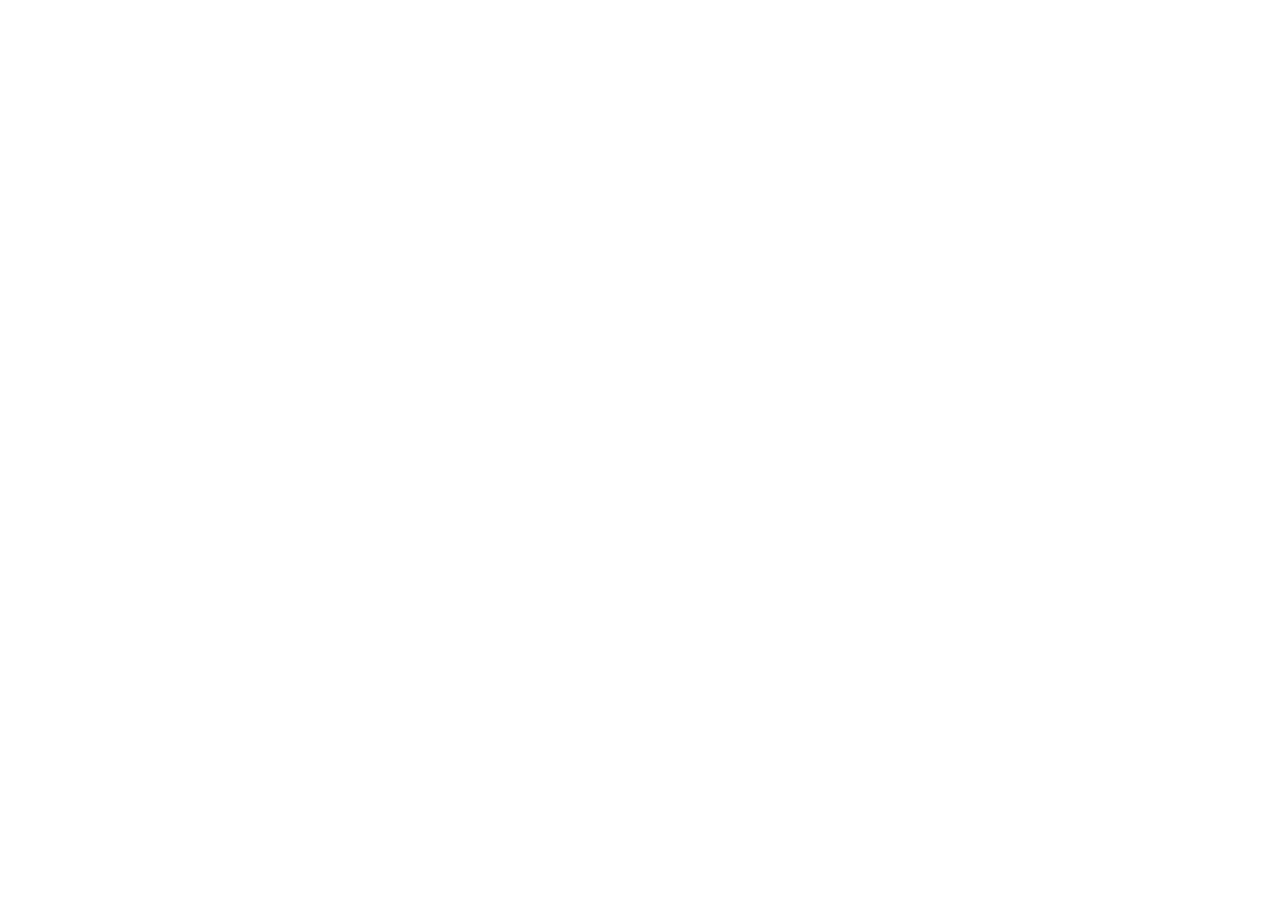
==== admin/index.html @ 8269d8ef "INVENTRA — Design & Automation Solutions Premium static site (Industrial Futurism) with Decap CMS ad" ====
<!DOCTYPE html>
<html lang="en">
<head>
  <meta charset="utf-8">
  <meta name="viewport" content="width=device-width, initial-scale=1.0">
  <meta name="robots" content="noindex">
  <title>INVENTRA — Content Admin</title>
  <link rel="icon" href="../favicon.svg" type="image/svg+xml">
</head>
<body>
  <!-- Decap CMS (formerly Netlify CMS). Loads the admin UI from CDN. -->
  <script src="https://unpkg.com/decap-cms@^3.6.0/dist/decap-cms.js"></script>
</body>
</html>
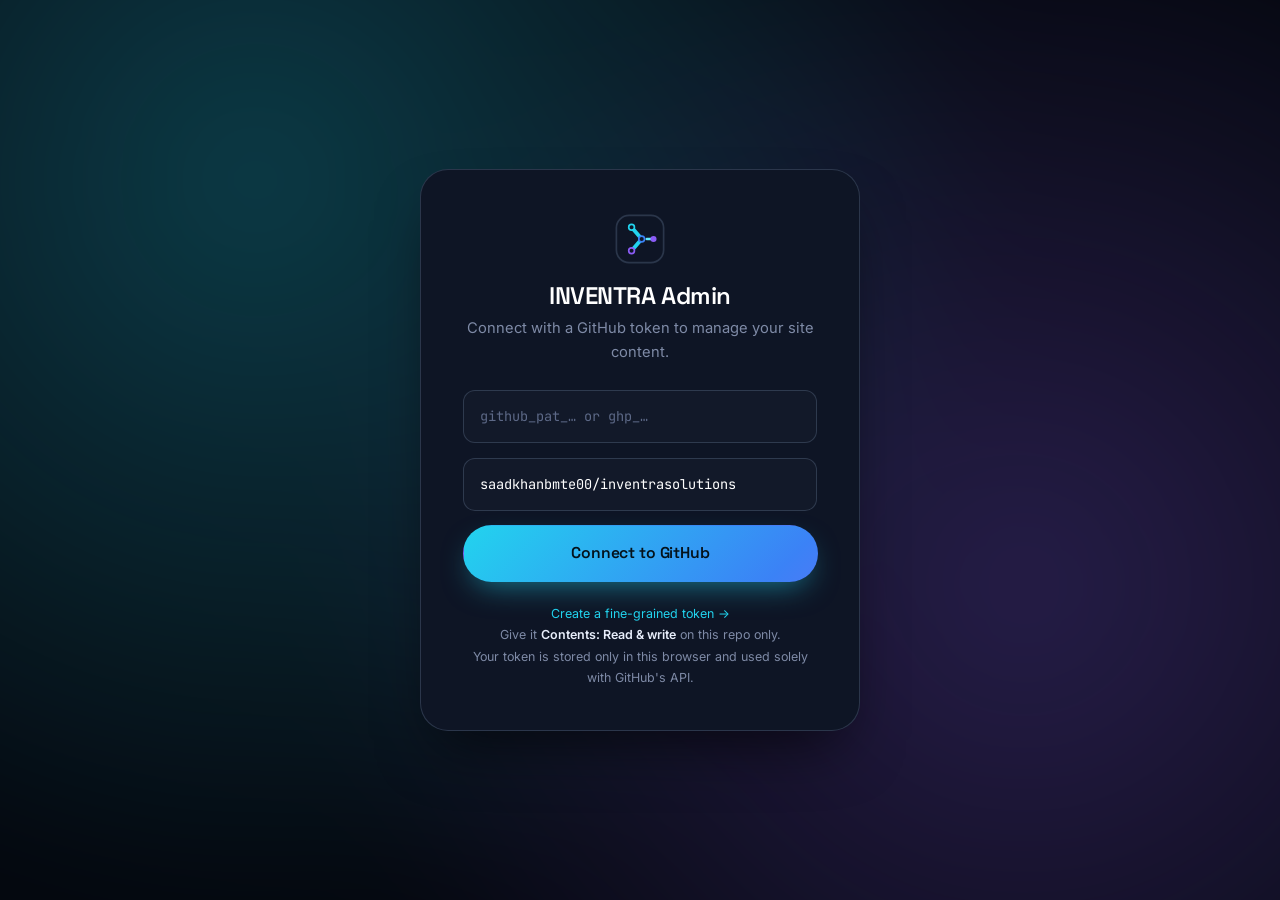
==== commit 4be62cc7: "Rename to inventrasolutions: update repo refs + fill live URL Co-Authored-By: Claude Opus 4.8 <norep" ====
--- a/admin/index.html
+++ b/admin/index.html
@@ -1,14 +1,303 @@
 <!DOCTYPE html>
 <html lang="en">
 <head>
-  <meta charset="utf-8">
+  <meta charset="UTF-8">
   <meta name="viewport" content="width=device-width, initial-scale=1.0">
   <meta name="robots" content="noindex">
   <title>INVENTRA — Content Admin</title>
   <link rel="icon" href="../favicon.svg" type="image/svg+xml">
+  <link rel="preconnect" href="https://fonts.googleapis.com">
+  <link rel="preconnect" href="https://fonts.gstatic.com" crossorigin>
+  <link href="https://fonts.googleapis.com/css2?family=Space+Grotesk:wght@400;500;600;700&family=Inter:wght@400;500;600&family=JetBrains+Mono:wght@400;500&display=swap" rel="stylesheet">
+  <link rel="stylesheet" href="../assets/css/style.css">
+  <style>
+    body{overflow-y:auto}
+    .login{position:fixed;inset:0;z-index:100;display:grid;place-items:center;padding:1.5rem;background:#05080f;overflow:hidden}
+    .login::before{content:"";position:absolute;inset:-25%;background:radial-gradient(circle at 30% 30%,rgba(34,211,238,.25),transparent 45%),radial-gradient(circle at 70% 60%,rgba(139,92,246,.25),transparent 45%);filter:blur(50px)}
+    .login-box{position:relative;z-index:1;width:440px;max-width:100%;background:var(--surface);border:1px solid var(--line-strong);border-radius:var(--radius-lg);padding:clamp(1.8rem,4vw,2.6rem);text-align:center;box-shadow:var(--shadow-2)}
+    .login-box .mark{width:54px;height:54px;margin:0 auto 1.1rem}
+    .login-box h1{font-size:1.5rem;margin-bottom:.4rem}
+    .login-box .sub{color:var(--text-muted);font-size:.92rem;margin-bottom:1.6rem}
+    .login-box input{margin-bottom:.9rem;font-family:var(--font-mono);font-size:.85rem}
+    .login-help{margin-top:1.3rem;font-size:.78rem;color:var(--text-muted);line-height:1.7}
+    .login-help a{color:var(--cyan)}
+    .app{display:none;min-height:100vh}
+    .topbar{position:sticky;top:0;z-index:20;display:flex;align-items:center;justify-content:space-between;gap:1rem;padding:.85rem clamp(1rem,3vw,2rem);background:rgba(7,11,22,.85);backdrop-filter:blur(14px);border-bottom:1px solid var(--line)}
+    .topbar .brand{font-size:1.05rem}
+    .topbar .mark{width:30px;height:30px}
+    .topbar .right{display:flex;align-items:center;gap:.6rem;flex-wrap:wrap}
+    .repo-chip{font-family:var(--font-mono);font-size:.74rem;color:var(--text-muted);background:var(--surface-2);border:1px solid var(--line);padding:.4rem .7rem;border-radius:8px}
+    .wrap{max-width:980px;margin:0 auto;padding:clamp(1.2rem,3vw,2.2rem)}
+    .tabs{display:flex;gap:.4rem;flex-wrap:wrap;margin-bottom:1.6rem;border-bottom:1px solid var(--line);padding-bottom:0}
+    .tab{padding:.7rem 1.1rem;border:0;background:none;color:var(--text-muted);font-family:var(--font-display);font-weight:600;font-size:.95rem;cursor:pointer;border-bottom:2px solid transparent;margin-bottom:-1px;transition:color .2s,border-color .2s}
+    .tab:hover{color:#fff}
+    .tab.active{color:#fff;border-bottom-color:var(--cyan)}
+    .panel{display:none}.panel.active{display:block}
+    .panel-head{display:flex;justify-content:space-between;align-items:center;gap:1rem;flex-wrap:wrap;margin-bottom:1.3rem}
+    .panel-head h2{font-size:1.4rem}
+    .panel-head p{font-size:.88rem;margin-top:.2rem}
+    .editor-card{background:var(--surface);border:1px solid var(--line);border-radius:var(--radius);padding:1.3rem;margin-bottom:1.1rem;position:relative}
+    .editor-card .row-head{display:flex;justify-content:space-between;align-items:center;margin-bottom:.9rem}
+    .editor-card .row-head .idx{font-family:var(--font-mono);font-size:.78rem;color:var(--cyan)}
+    .grid2{display:grid;grid-template-columns:1fr 1fr;gap:.9rem}
+    @media(max-width:620px){.grid2{grid-template-columns:1fr}}
+    .field label{font-size:.78rem}
+    .btn-danger{background:rgba(245,80,80,.12);border:1px solid rgba(245,80,80,.3);color:#ff9b9b;padding:.45rem .8rem;border-radius:9px;font-size:.82rem;cursor:pointer;font-weight:600}
+    .btn-danger:hover{background:rgba(245,80,80,.2)}
+    .toasts{position:fixed;bottom:1.2rem;right:1.2rem;z-index:200;display:flex;flex-direction:column;gap:.6rem}
+    .toast{padding:.8rem 1.1rem;border-radius:11px;font-size:.88rem;font-weight:500;box-shadow:var(--shadow-2);animation:fadeIn .3s ease}
+    .toast.ok{background:rgba(34,211,238,.12);border:1px solid rgba(34,211,238,.35);color:var(--cyan-bright)}
+    .toast.err{background:rgba(245,80,80,.12);border:1px solid rgba(245,80,80,.35);color:#ff9b9b}
+    .toast.info{background:var(--surface-2);border:1px solid var(--line-strong);color:var(--text)}
+    .savebar{position:sticky;bottom:0;background:linear-gradient(transparent,rgba(7,11,22,.95) 30%);padding:1.2rem 0 .4rem;display:flex;gap:.7rem;justify-content:flex-end;flex-wrap:wrap}
+    .muted-help{font-size:.78rem;color:var(--text-muted)}
+    .spinner{width:16px;height:16px;border:2px solid rgba(255,255,255,.25);border-top-color:#04121b;border-radius:50%;display:inline-block;animation:spin-slow .7s linear infinite;vertical-align:-3px}
+    @media(prefers-reduced-motion:no-preference){@keyframes spin-slow{to{transform:rotate(360deg)}}}
+  </style>
 </head>
-<body>
-  <!-- Decap CMS (formerly Netlify CMS). Loads the admin UI from CDN. -->
-  <script src="https://unpkg.com/decap-cms@^3.6.0/dist/decap-cms.js"></script>
+<body class="noise">
+
+<!-- ===== LOGIN ===== -->
+<div class="login" id="login">
+  <div class="login-box">
+    <svg class="mark" viewBox="0 0 64 64" aria-hidden="true"><rect x="4" y="4" width="56" height="56" rx="15" fill="#0e1525" stroke="rgba(148,173,210,.22)" stroke-width="2"/><path d="M22 18l12 14-12 14" fill="none" stroke="#22d3ee" stroke-width="4.5" stroke-linecap="round" stroke-linejoin="round"/><path d="M40 32h6" stroke="#5eeaff" stroke-width="3" stroke-linecap="round"/><circle cx="22" cy="18" r="3.4" fill="#0e1525" stroke="#22d3ee" stroke-width="2"/><circle cx="34" cy="32" r="3.4" fill="#0e1525" stroke="#3b82f6" stroke-width="2"/><circle cx="22" cy="46" r="3.4" fill="#0e1525" stroke="#8b5cf6" stroke-width="2"/><circle cx="48" cy="32" r="3.6" fill="#8b5cf6"/></svg>
+    <h1>INVENTRA Admin</h1>
+    <p class="sub">Connect with a GitHub token to manage your site content.</p>
+    <input class="input" type="password" id="tokenInput" placeholder="github_pat_… or ghp_…" autocomplete="off">
+    <input class="input" type="text" id="repoInput" placeholder="owner/repo" value="saadkhanbmte00/inventrasolutions">
+    <button class="btn btn-primary btn-block" id="loginBtn" onclick="handleLogin()">Connect to GitHub</button>
+    <div class="login-help">
+      <a href="https://github.com/settings/personal-access-tokens/new" target="_blank" rel="noopener">Create a fine-grained token →</a><br>
+      Give it <strong>Contents: Read &amp; write</strong> on this repo only.<br>
+      Your token is stored only in this browser and used solely with GitHub's API.
+    </div>
+  </div>
+</div>
+
+<!-- ===== APP ===== -->
+<div class="app" id="app">
+  <div class="topbar">
+    <a class="brand" href="../index.html"><svg class="mark" viewBox="0 0 64 64" aria-hidden="true"><rect x="4" y="4" width="56" height="56" rx="15" fill="#0e1525" stroke="rgba(148,173,210,.22)" stroke-width="2"/><path d="M22 18l12 14-12 14" fill="none" stroke="#22d3ee" stroke-width="4.5" stroke-linecap="round" stroke-linejoin="round"/><path d="M40 32h6" stroke="#5eeaff" stroke-width="3" stroke-linecap="round"/><circle cx="22" cy="18" r="3.4" fill="#0e1525" stroke="#22d3ee" stroke-width="2"/><circle cx="34" cy="32" r="3.4" fill="#0e1525" stroke="#3b82f6" stroke-width="2"/><circle cx="22" cy="46" r="3.4" fill="#0e1525" stroke="#8b5cf6" stroke-width="2"/><circle cx="48" cy="32" r="3.6" fill="#8b5cf6"/></svg><span class="name"><span class="row"><b>INVEN</b><i>TRA</i></span><span class="tag">Admin</span></span></a>
+    <div class="right">
+      <span class="repo-chip" id="repoChip"></span>
+      <a class="btn btn-ghost btn-sm" href="../index.html" target="_blank">View site ↗</a>
+      <button class="btn btn-ghost btn-sm" onclick="logout()">Log out</button>
+    </div>
+  </div>
+
+  <div class="wrap">
+    <div class="tabs">
+      <button class="tab active" data-tab="settings" onclick="switchTab('settings')">Business details</button>
+      <button class="tab" data-tab="projects" onclick="switchTab('projects')">Projects</button>
+      <button class="tab" data-tab="blog" onclick="switchTab('blog')">Blog</button>
+    </div>
+
+    <!-- SETTINGS -->
+    <section class="panel active" id="panel-settings">
+      <div class="panel-head"><div><h2>Business details</h2><p class="muted">Contact info &amp; social links shown across the site.</p></div></div>
+      <div class="editor-card" id="settingsForm"><p class="muted">Loading…</p></div>
+      <div class="savebar"><button class="btn btn-primary" id="saveSettings" onclick="saveSettings()">Save changes</button></div>
+    </section>
+
+    <!-- PROJECTS -->
+    <section class="panel" id="panel-projects">
+      <div class="panel-head"><div><h2>Projects</h2><p class="muted">Your portfolio cards (projects page + home).</p></div><button class="btn btn-ghost btn-sm" onclick="addProject()">+ Add project</button></div>
+      <div id="projectsList"><p class="muted">Loading…</p></div>
+      <div class="savebar"><button class="btn btn-primary" id="saveProjects" onclick="saveProjects()">Save changes</button></div>
+    </section>
+
+    <!-- BLOG -->
+    <section class="panel" id="panel-blog">
+      <div class="panel-head"><div><h2>Blog posts</h2><p class="muted">Insights articles (list + individual posts).</p></div><button class="btn btn-ghost btn-sm" onclick="addPost()">+ Add post</button></div>
+      <div id="blogList"><p class="muted">Loading…</p></div>
+      <div class="savebar"><button class="btn btn-primary" id="saveBlog" onclick="saveBlog()">Save changes</button></div>
+    </section>
+  </div>
+</div>
+
+<div class="toasts" id="toasts"></div>
+
+<script>
+const API = 'https://api.github.com';
+const CONFIG = { token: null, repo: null, branch: 'main' };
+const FILES = { settings: 'content/settings.json', projects: 'content/projects.json', blog: 'content/blog.json' };
+const SHA = {};      // current sha per file
+const DATA = {};     // loaded json per key
+
+const $ = (s, c=document) => c.querySelector(s);
+const esc = s => String(s==null?'':s).replace(/[&<>"]/g,c=>({'&':'&amp;','<':'&lt;','>':'&gt;','"':'&quot;'}[c]));
+const b64encode = str => btoa(unescape(encodeURIComponent(str)));
+const b64decode = b64 => decodeURIComponent(escape(atob(b64.replace(/\n/g,''))));
+
+function toast(msg, type='info'){
+  const t = document.createElement('div');
+  t.className = 'toast ' + type; t.textContent = msg;
+  $('#toasts').appendChild(t);
+  setTimeout(()=>{ t.style.opacity='0'; t.style.transition='opacity .4s'; setTimeout(()=>t.remove(),400); }, 3500);
+}
+
+/* ---------- AUTH ---------- */
+function handleLogin(){
+  const token = $('#tokenInput').value.trim();
+  const repo = $('#repoInput').value.trim();
+  if(!token || !repo){ toast('Enter a token and repo.', 'err'); return; }
+  const btn = $('#loginBtn'); btn.disabled = true; btn.innerHTML = '<span class="spinner"></span> Connecting…';
+  CONFIG.token = token; CONFIG.repo = repo;
+  ghFetch(`/repos/${repo}`).then(async r => {
+    if(r.ok){
+      const info = await r.json(); CONFIG.branch = info.default_branch || 'main';
+      localStorage.setItem('inv_token', token); localStorage.setItem('inv_repo', repo);
+      $('#login').style.display='none'; $('#app').style.display='block';
+      $('#repoChip').textContent = repo;
+      loadAll();
+    } else {
+      toast(r.status===401?'Invalid token.':'Repo not found or no access.', 'err');
+      btn.disabled=false; btn.textContent='Connect to GitHub';
+    }
+  }).catch(()=>{ toast('Network error.', 'err'); btn.disabled=false; btn.textContent='Connect to GitHub'; });
+}
+function logout(){ localStorage.removeItem('inv_token'); localStorage.removeItem('inv_repo'); location.reload(); }
+
+function ghFetch(path, opts={}){
+  return fetch(API+path, { ...opts, headers: { 'Authorization':`Bearer ${CONFIG.token}`, 'Accept':'application/vnd.github+json', ...(opts.headers||{}) } });
+}
+
+/* ---------- LOAD / SAVE FILES ---------- */
+async function loadFile(key){
+  const res = await ghFetch(`/repos/${CONFIG.repo}/contents/${FILES[key]}?ref=${CONFIG.branch}`);
+  if(!res.ok) throw new Error('load '+key);
+  const j = await res.json();
+  SHA[key] = j.sha;
+  return JSON.parse(b64decode(j.content));
+}
+async function saveFile(key, obj, msg){
+  const body = { message: msg, content: b64encode(JSON.stringify(obj, null, 2) + '\n'), branch: CONFIG.branch };
+  if(SHA[key]) body.sha = SHA[key];
+  const res = await ghFetch(`/repos/${CONFIG.repo}/contents/${FILES[key]}`, { method:'PUT', body: JSON.stringify(body) });
+  if(!res.ok){ const e = await res.json().catch(()=>({})); throw new Error(e.message || ('save '+key)); }
+  const j = await res.json(); SHA[key] = j.content.sha;
+}
+
+async function loadAll(){
+  try{
+    DATA.settings = await loadFile('settings'); renderSettings();
+    DATA.projects = (await loadFile('projects')).items || []; renderProjects();
+    DATA.blog = (await loadFile('blog')).posts || []; renderBlog();
+    toast('Loaded. Edit and Save — changes go live in ~1 min.', 'ok');
+  }catch(e){ toast('Could not load content: '+e.message, 'err'); }
+}
+
+/* ---------- SETTINGS ---------- */
+function field(label, id, val, ph=''){ return `<div class="field"><label>${label}</label><input class="input" id="${id}" value="${esc(val)}" placeholder="${ph}"></div>`; }
+function renderSettings(){
+  const s = DATA.settings || {};
+  $('#settingsForm').innerHTML = `
+    <div class="grid2">
+      ${field('Company name','s_company',s.company)}
+      ${field('Email','s_email',s.email)}
+      ${field('Phone (display)','s_phone',s.phone)}
+      ${field('Phone (dial, e.g. +15551234567)','s_phone_href',s.phone_href)}
+      ${field('Location','s_location',s.location)}
+      ${field('Response time','s_response_time',s.response_time)}
+      ${field('LinkedIn URL','s_linkedin',s.linkedin)}
+      ${field('GitHub URL','s_github',s.github)}
+      ${field('X / Twitter URL','s_x',s.x)}
+    </div>`;
+}
+async function saveSettings(){
+  const g = id => $('#'+id).value.trim();
+  const obj = { company:g('s_company'), email:g('s_email'), phone:g('s_phone'), phone_href:g('s_phone_href'),
+    location:g('s_location'), response_time:g('s_response_time'), linkedin:g('s_linkedin'), github:g('s_github'), x:g('s_x') };
+  await withSave('#saveSettings', ()=>saveFile('settings', obj, 'Update business details (admin)'), 'Business details saved ✓');
+  DATA.settings = obj;
+}
+
+/* ---------- PROJECTS ---------- */
+const SHAPES = ['robot','building','chip','eye','energy','ml','cube'];
+const CATS = ['robotics','automation','embedded','iot','control','design'];
+function sel(id,val,opts){ return `<select class="input" id="${id}">${opts.map(o=>`<option ${o===val?'selected':''}>${o}</option>`).join('')}</select>`; }
+function projectCardForm(p, i){
+  return `<div class="editor-card" data-proj>
+    <div class="row-head"><span class="idx">PROJECT ${i+1}</span><button class="btn-danger" onclick="this.closest('[data-proj]').remove()">Remove</button></div>
+    <div class="grid2">
+      <div class="field"><label>Title</label><input class="input" data-f="title" value="${esc(p.title)}"></div>
+      <div class="field"><label>Badge text</label><input class="input" data-f="badge" value="${esc(p.badge)}"></div>
+      <div class="field"><label>Filter category</label><select class="input" data-f="category">${CATS.map(o=>`<option ${o===p.category?'selected':''}>${o}</option>`).join('')}</select></div>
+      <div class="field"><label>Icon shape</label><select class="input" data-f="shape">${SHAPES.map(o=>`<option ${o===p.shape?'selected':''}>${o}</option>`).join('')}</select></div>
+    </div>
+    <div class="field" style="margin-top:.9rem"><label>Description</label><textarea class="textarea" data-f="description" style="min-height:70px">${esc(p.description)}</textarea></div>
+    <div class="grid2" style="margin-top:.4rem">
+      <div class="field"><label>Tags (comma-separated)</label><input class="input" data-f="tags" value="${esc((p.tags||[]).join(', '))}"></div>
+      <div class="field"><label>Result line</label><input class="input" data-f="result" value="${esc(p.result)}"></div>
+    </div>
+  </div>`;
+}
+function renderProjects(){ $('#projectsList').innerHTML = (DATA.projects||[]).map(projectCardForm).join('') || '<p class="muted">No projects yet — click “Add project”.</p>'; }
+function addProject(){ DATA.projects = collectProjects(); DATA.projects.push({title:'New project',badge:'Category',category:'automation',shape:'cube',description:'',tags:[],result:''}); renderProjects(); }
+function collectProjects(){
+  return Array.from(document.querySelectorAll('#projectsList [data-proj]')).map(card=>{
+    const g = f => { const el = card.querySelector(`[data-f="${f}"]`); return el ? el.value.trim() : ''; };
+    return { title:g('title'), category:g('category'), badge:g('badge'), shape:g('shape'),
+      description:g('description'), tags:g('tags').split(',').map(t=>t.trim()).filter(Boolean), result:g('result') };
+  });
+}
+async function saveProjects(){
+  const items = collectProjects();
+  await withSave('#saveProjects', ()=>saveFile('projects', { items }, 'Update projects (admin)'), 'Projects saved ✓');
+  DATA.projects = items;
+}
+
+/* ---------- BLOG ---------- */
+const BCATS = ['Automation','Embedded','IoT','Control','Robotics'];
+function postCardForm(p, i){
+  const body = Array.isArray(p.body) ? p.body.join('\n') : (p.body||'');
+  return `<div class="editor-card" data-post>
+    <div class="row-head"><span class="idx">POST ${i+1}</span><button class="btn-danger" onclick="this.closest('[data-post]').remove()">Remove</button></div>
+    <div class="grid2">
+      <div class="field"><label>Title</label><input class="input" data-f="title" value="${esc(p.title)}"></div>
+      <div class="field"><label>URL slug</label><input class="input" data-f="slug" value="${esc(p.slug)}"></div>
+      <div class="field"><label>Date (YYYY-MM-DD)</label><input class="input" data-f="date" value="${esc(p.date)}"></div>
+      <div class="field"><label>Category</label><select class="input" data-f="category">${BCATS.map(o=>`<option ${o===p.category?'selected':''}>${o}</option>`).join('')}</select></div>
+      <div class="field"><label>Reading time</label><input class="input" data-f="reading_time" value="${esc(p.reading_time)}"></div>
+      <div class="field"><label>Featured?</label><select class="input" data-f="featured"><option value="false" ${!p.featured?'selected':''}>No</option><option value="true" ${p.featured?'selected':''}>Yes</option></select></div>
+    </div>
+    <div class="field" style="margin-top:.9rem"><label>Excerpt</label><textarea class="textarea" data-f="excerpt" style="min-height:60px">${esc(p.excerpt)}</textarea></div>
+    <div class="field"><label>Body (Markdown — supports #, lists, **bold**, code)</label><textarea class="textarea" data-f="body" style="min-height:220px;font-family:var(--font-mono);font-size:.85rem">${esc(body)}</textarea></div>
+  </div>`;
+}
+function renderBlog(){ $('#blogList').innerHTML = (DATA.blog||[]).map(postCardForm).join('') || '<p class="muted">No posts yet — click “Add post”.</p>'; }
+function addPost(){ DATA.blog = collectBlog(); DATA.blog.unshift({title:'New post',slug:'new-post',date:new Date().toISOString().slice(0,10),category:'Automation',reading_time:'5 min read',excerpt:'',featured:false,body:['Write your article here.']}); renderBlog(); }
+function collectBlog(){
+  return Array.from(document.querySelectorAll('#blogList [data-post]')).map(card=>{
+    const g = f => { const el = card.querySelector(`[data-f="${f}"]`); return el ? el.value : ''; };
+    return { title:g('title').trim(), slug:g('slug').trim(), date:g('date').trim(), category:g('category'),
+      reading_time:g('reading_time').trim(), excerpt:g('excerpt').trim(), featured:g('featured')==='true',
+      body:g('body').replace(/\r/g,'').split('\n') };
+  });
+}
+async function saveBlog(){
+  const posts = collectBlog();
+  await withSave('#saveBlog', ()=>saveFile('blog', { posts }, 'Update blog (admin)'), 'Blog saved ✓');
+  DATA.blog = posts;
+}
+
+/* ---------- helpers ---------- */
+async function withSave(btnSel, fn, okMsg){
+  const btn = $(btnSel); const label = btn.textContent; btn.disabled=true; btn.innerHTML='<span class="spinner"></span> Saving…';
+  try{ await fn(); toast(okMsg, 'ok'); }
+  catch(e){ toast('Save failed: '+e.message, 'err'); }
+  finally{ btn.disabled=false; btn.textContent=label; }
+}
+function switchTab(name){
+  document.querySelectorAll('.tab').forEach(t=>t.classList.toggle('active', t.dataset.tab===name));
+  document.querySelectorAll('.panel').forEach(p=>p.classList.toggle('active', p.id==='panel-'+name));
+}
+
+/* ---------- auto-login ---------- */
+(function(){
+  const t = localStorage.getItem('inv_token'), r = localStorage.getItem('inv_repo');
+  if(t && r){ $('#tokenInput').value=t; $('#repoInput').value=r; handleLogin(); }
+})();
+</script>
 </body>
 </html>
--- a/assets/css/style.css
+++ b/assets/css/style.css
@@ -0,0 +1,611 @@
+/* ============================================================
+   INVENTRA — Design & Automation Solutions
+   Design system: "Industrial Futurism"
+   Hand-built, dependency-free. (c) INVENTRA
+   ============================================================ */
+
+/* ---------- 1. Design Tokens ---------- */
+:root {
+  /* Core palette */
+  --bg:            #070b16;   /* page background (near-black navy) */
+  --bg-2:          #0a1020;   /* alt section bg */
+  --surface:       #0e1525;   /* card surface */
+  --surface-2:     #131c30;   /* elevated surface */
+  --line:          rgba(148, 173, 210, 0.12);
+  --line-strong:   rgba(148, 173, 210, 0.22);
+
+  /* Accents */
+  --cyan:          #22d3ee;
+  --cyan-bright:   #5eeaff;
+  --blue:          #3b82f6;
+  --blue-deep:     #2563eb;
+  --violet:        #8b5cf6;
+  --amber:         #f59e0b;   /* signal / sparing highlight */
+  --grad: linear-gradient(135deg, #22d3ee 0%, #3b82f6 55%, #8b5cf6 100%);
+  --grad-soft: linear-gradient(135deg, rgba(34,211,238,.16), rgba(59,130,246,.16));
+
+  /* Text */
+  --text:          #e8eefb;
+  --text-soft:     #aeb9d0;
+  --text-muted:    #7e8aa6;
+  --text-faint:    #5d6987;
+
+  /* Typography */
+  --font-display: 'Space Grotesk', 'Segoe UI', system-ui, sans-serif;
+  --font-body:    'Inter', 'Segoe UI', system-ui, -apple-system, sans-serif;
+  --font-mono:    'JetBrains Mono', ui-monospace, 'Cascadia Code', monospace;
+
+  /* Fluid type scale */
+  --fs-display: clamp(2.6rem, 1.6rem + 4.6vw, 5.4rem);
+  --fs-h1:      clamp(2.1rem, 1.4rem + 2.8vw, 3.4rem);
+  --fs-h2:      clamp(1.7rem, 1.2rem + 1.8vw, 2.6rem);
+  --fs-h3:      clamp(1.25rem, 1.05rem + 0.7vw, 1.6rem);
+  --fs-lead:    clamp(1.05rem, 0.98rem + 0.4vw, 1.28rem);
+  --fs-body:    1rem;
+  --fs-sm:      0.9rem;
+  --fs-xs:      0.78rem;
+
+  /* Spacing & shape */
+  --container: 1200px;
+  --container-wide: 1360px;
+  --radius:    18px;
+  --radius-sm: 12px;
+  --radius-lg: 28px;
+  --radius-pill: 999px;
+  --section-y: clamp(4.5rem, 3rem + 6vw, 9rem);
+
+  /* Effects */
+  --shadow-1: 0 10px 30px -12px rgba(0,0,0,.55);
+  --shadow-2: 0 30px 60px -20px rgba(0,0,0,.65);
+  --glow-cyan: 0 0 40px -6px rgba(34,211,238,.45);
+  --ease: cubic-bezier(.2,.7,.2,1);
+  --ease-out: cubic-bezier(.16,1,.3,1);
+
+  --header-h: 76px;
+}
+
+/* ---------- 2. Reset ---------- */
+*, *::before, *::after { box-sizing: border-box; margin: 0; padding: 0; }
+html {
+  scroll-behavior: smooth;
+  -webkit-text-size-adjust: 100%;
+  scrollbar-color: var(--surface-2) var(--bg);
+}
+@media (prefers-reduced-motion: reduce) {
+  html { scroll-behavior: auto; }
+  *, *::before, *::after {
+    animation-duration: .001ms !important;
+    animation-iteration-count: 1 !important;
+    transition-duration: .001ms !important;
+  }
+}
+body {
+  font-family: var(--font-body);
+  font-size: var(--fs-body);
+  line-height: 1.65;
+  color: var(--text);
+  background: var(--bg);
+  -webkit-font-smoothing: antialiased;
+  text-rendering: optimizeLegibility;
+  overflow-x: hidden;
+}
+img, svg, video, canvas { display: block; max-width: 100%; height: auto; }
+a { color: inherit; text-decoration: none; }
+button, input, textarea, select { font: inherit; color: inherit; }
+ul, ol { list-style: none; }
+:focus-visible {
+  outline: 2px solid var(--cyan);
+  outline-offset: 3px;
+  border-radius: 4px;
+}
+::selection { background: rgba(34,211,238,.3); color: #fff; }
+
+/* Scrollbar */
+::-webkit-scrollbar { width: 10px; height: 10px; }
+::-webkit-scrollbar-track { background: var(--bg); }
+::-webkit-scrollbar-thumb {
+  background: linear-gradient(var(--surface-2), var(--surface));
+  border-radius: 10px;
+  border: 2px solid var(--bg);
+}
+::-webkit-scrollbar-thumb:hover { background: var(--blue-deep); }
+
+/* ---------- 3. Typography ---------- */
+h1, h2, h3, h4 {
+  font-family: var(--font-display);
+  font-weight: 600;
+  line-height: 1.08;
+  letter-spacing: -0.02em;
+  color: #fff;
+}
+h1 { font-size: var(--fs-h1); }
+h2 { font-size: var(--fs-h2); }
+h3 { font-size: var(--fs-h3); }
+p  { color: var(--text-soft); }
+strong { color: var(--text); font-weight: 600; }
+
+.eyebrow {
+  display: inline-flex;
+  align-items: center;
+  gap: .55rem;
+  font-family: var(--font-mono);
+  font-size: var(--fs-xs);
+  letter-spacing: .22em;
+  text-transform: uppercase;
+  color: var(--cyan);
+}
+.eyebrow::before {
+  content: "";
+  width: 26px; height: 1px;
+  background: linear-gradient(90deg, transparent, var(--cyan));
+}
+.eyebrow.center::before { display: none; }
+
+.grad-text {
+  background: linear-gradient(120deg, #5eeaff 0%, #6ea8ff 45%, #b794ff 100%);
+  -webkit-background-clip: text; background-clip: text;
+  -webkit-text-fill-color: transparent; color: transparent;
+}
+.grad-text-anim {
+  background: linear-gradient(120deg,#22d3ee,#5eeaff,#8b5cf6,#3b82f6,#22d3ee);
+  background-size: 280% auto;
+  -webkit-background-clip: text; background-clip: text;
+  -webkit-text-fill-color: transparent; color: transparent;
+  animation: shimmer 7s linear infinite;
+}
+
+/* ---------- 4. Layout ---------- */
+.container { width: 100%; max-width: var(--container); margin-inline: auto; padding-inline: clamp(1.1rem, 4vw, 2rem); }
+.container-wide { max-width: var(--container-wide); }
+section { position: relative; }
+.section { padding-block: var(--section-y); }
+.section-head { max-width: 720px; margin-bottom: clamp(2.2rem, 4vw, 3.5rem); }
+.section-head.center { margin-inline: auto; text-align: center; }
+.section-head h2 { margin: .7rem 0 .9rem; }
+.section-head .lead { font-size: var(--fs-lead); color: var(--text-muted); }
+.lead { font-size: var(--fs-lead); color: var(--text-soft); }
+
+.grid { display: grid; gap: clamp(1.1rem, 2.4vw, 1.7rem); }
+.cols-2 { grid-template-columns: repeat(2, 1fr); }
+.cols-3 { grid-template-columns: repeat(3, 1fr); }
+.cols-4 { grid-template-columns: repeat(4, 1fr); }
+@media (max-width: 980px) { .cols-3, .cols-4 { grid-template-columns: repeat(2, 1fr); } }
+@media (max-width: 640px) { .cols-2, .cols-3, .cols-4 { grid-template-columns: 1fr; } }
+
+/* decorative backgrounds */
+.bg-grid::before {
+  content: ""; position: absolute; inset: 0; pointer-events: none; z-index: 0;
+  background-image:
+    linear-gradient(rgba(34,211,238,.045) 1px, transparent 1px),
+    linear-gradient(90deg, rgba(34,211,238,.045) 1px, transparent 1px);
+  background-size: 64px 64px;
+  mask-image: radial-gradient(ellipse 80% 60% at 50% 40%, #000 30%, transparent 80%);
+}
+.bg-dots::before {
+  content: ""; position: absolute; inset: 0; pointer-events: none; z-index: 0;
+  background-image: radial-gradient(rgba(99,140,210,.18) 1px, transparent 1.4px);
+  background-size: 26px 26px;
+  mask-image: radial-gradient(ellipse 70% 70% at 50% 50%, #000 20%, transparent 75%);
+}
+.section > .container { position: relative; z-index: 1; }
+.glow-orb {
+  position: absolute; border-radius: 50%; filter: blur(90px);
+  pointer-events: none; z-index: 0; opacity: .5;
+}
+
+/* ---------- 5. Buttons ---------- */
+.btn {
+  --b-bg: var(--surface-2);
+  position: relative;
+  display: inline-flex; align-items: center; justify-content: center; gap: .6rem;
+  padding: .92rem 1.7rem;
+  font-family: var(--font-display);
+  font-weight: 600; font-size: .98rem; letter-spacing: -0.01em;
+  border-radius: var(--radius-pill);
+  border: 1px solid var(--line-strong);
+  background: var(--b-bg);
+  color: #fff; cursor: pointer;
+  transition: transform .35s var(--ease-out), box-shadow .35s var(--ease), border-color .3s, background .3s;
+  will-change: transform;
+  white-space: nowrap;
+}
+.btn svg { width: 1.05em; height: 1.05em; transition: transform .35s var(--ease-out); }
+.btn:hover { transform: translateY(-3px); }
+.btn:active { transform: translateY(-1px); }
+.btn:hover svg { transform: translateX(4px); }
+
+.btn-primary {
+  background: var(--grad); background-size: 160% 160%;
+  border-color: transparent; color: #04121b;
+  box-shadow: 0 12px 30px -10px rgba(34,211,238,.55);
+}
+.btn-primary:hover { box-shadow: 0 18px 44px -10px rgba(59,130,246,.7); background-position: 100% 50%; }
+
+.btn-ghost { background: rgba(255,255,255,.02); backdrop-filter: blur(6px); }
+.btn-ghost:hover { border-color: var(--cyan); background: rgba(34,211,238,.08); box-shadow: var(--glow-cyan); }
+
+.btn-sm { padding: .6rem 1.15rem; font-size: .88rem; }
+.btn-block { width: 100%; }
+
+/* ---------- 6. Header / Nav ---------- */
+.site-header {
+  position: fixed; inset: 0 0 auto 0; z-index: 1000;
+  height: var(--header-h);
+  display: flex; align-items: center;
+  transition: background .4s var(--ease), border-color .4s, backdrop-filter .4s;
+  border-bottom: 1px solid transparent;
+}
+.site-header.scrolled {
+  background: rgba(7,11,22,.72);
+  backdrop-filter: blur(16px) saturate(140%);
+  border-bottom-color: var(--line);
+}
+.nav { display: flex; align-items: center; justify-content: space-between; width: 100%; gap: 1rem; }
+.brand { display: inline-flex; align-items: center; gap: .65rem; font-family: var(--font-display); font-weight: 700; font-size: 1.18rem; letter-spacing: -0.02em; color: #fff; }
+.brand .mark { width: 36px; height: 36px; flex: none; transition: transform .5s var(--ease-out); }
+.brand:hover .mark { transform: rotate(8deg) scale(1.05); }
+.brand .name { display: inline-flex; flex-direction: column; line-height: 1.04; }
+.brand .name .row b { color: #fff; font-weight: 700; }
+.brand .name .row i { color: var(--cyan); font-style: normal; font-weight: 700; }
+.brand .tag { font-family: var(--font-mono); font-size: .54rem; font-weight: 400; letter-spacing: .26em; color: var(--text-muted); text-transform: uppercase; margin-top: 2px; }
+
+.nav-links { display: flex; align-items: center; gap: .35rem; }
+.nav-links a {
+  position: relative; padding: .55rem .85rem; font-size: .95rem; font-weight: 500;
+  color: var(--text-soft); border-radius: 8px; transition: color .25s;
+}
+.nav-links a::after {
+  content: ""; position: absolute; left: .85rem; right: .85rem; bottom: .32rem; height: 2px;
+  background: var(--grad); border-radius: 2px; transform: scaleX(0); transform-origin: left;
+  transition: transform .3s var(--ease-out);
+}
+.nav-links a:hover { color: #fff; }
+.nav-links a:hover::after, .nav-links a.active::after { transform: scaleX(1); }
+.nav-links a.active { color: #fff; }
+
+.nav-cta { display: flex; align-items: center; gap: .75rem; }
+.nav-toggle {
+  display: none; width: 44px; height: 44px; border: 1px solid var(--line-strong);
+  background: var(--surface); border-radius: 12px; cursor: pointer; position: relative;
+}
+.nav-toggle span { position: absolute; left: 12px; right: 12px; height: 2px; background: #fff; border-radius: 2px; transition: transform .35s var(--ease), opacity .25s; }
+.nav-toggle span:nth-child(1) { top: 15px; }
+.nav-toggle span:nth-child(2) { top: 21px; }
+.nav-toggle span:nth-child(3) { top: 27px; }
+.nav-toggle.open span:nth-child(1) { transform: translateY(6px) rotate(45deg); }
+.nav-toggle.open span:nth-child(2) { opacity: 0; }
+.nav-toggle.open span:nth-child(3) { transform: translateY(-6px) rotate(-45deg); }
+
+/* Scroll progress bar */
+.scroll-progress {
+  position: fixed; top: 0; left: 0; height: 3px; width: 0%; z-index: 1100;
+  background: var(--grad); box-shadow: 0 0 12px rgba(34,211,238,.6);
+}
+
+@media (max-width: 920px) {
+  .nav-links, .nav-cta .btn { display: none; }
+  .nav-toggle { display: block; }
+  .mobile-menu { display: flex; }
+}
+
+/* Mobile menu */
+.mobile-menu {
+  position: fixed; inset: var(--header-h) 0 0 0; z-index: 999;
+  background: rgba(7,11,22,.96); backdrop-filter: blur(18px);
+  flex-direction: column; padding: 2rem clamp(1.1rem,5vw,2rem);
+  gap: .4rem; transform: translateX(100%); transition: transform .45s var(--ease-out);
+  display: none; border-left: 1px solid var(--line);
+}
+@media (max-width: 920px) { .mobile-menu { display: flex; } }
+.mobile-menu.open { transform: translateX(0); }
+.mobile-menu a {
+  font-family: var(--font-display); font-size: 1.5rem; font-weight: 600; color: var(--text-soft);
+  padding: .8rem 0; border-bottom: 1px solid var(--line); display: flex; justify-content: space-between; align-items: center;
+  transition: color .25s, padding-left .25s;
+}
+.mobile-menu a:hover, .mobile-menu a.active { color: #fff; padding-left: .5rem; }
+.mobile-menu a span { color: var(--text-faint); font-family: var(--font-mono); font-size: .8rem; }
+.mobile-menu .btn { margin-top: 1.5rem; }
+
+/* ---------- 7. Hero ---------- */
+.hero {
+  position: relative; min-height: 100vh; display: flex; align-items: center;
+  padding-top: var(--header-h); overflow: hidden;
+}
+.hero-canvas { position: absolute; inset: 0; z-index: 0; }
+.hero::after { /* vignette */
+  content: ""; position: absolute; inset: 0; z-index: 1; pointer-events: none;
+  background: radial-gradient(ellipse 60% 50% at 50% 35%, transparent 40%, rgba(7,11,22,.7) 100%),
+              linear-gradient(180deg, transparent 60%, var(--bg) 100%);
+}
+.hero .container { position: relative; z-index: 2; }
+.hero-inner { max-width: 920px; }
+.hero h1 { font-size: var(--fs-display); margin: 1.3rem 0; }
+.hero .type-wrap { font-size: clamp(1.1rem,.9rem+1.4vw,1.9rem); font-family: var(--font-display); font-weight: 500; color: var(--text-soft); min-height: 1.4em; }
+.hero .type-cursor { color: var(--cyan); animation: blink 1s step-end infinite; }
+.hero p.lead { max-width: 620px; margin: 1.3rem 0 2.2rem; }
+.hero-actions { display: flex; flex-wrap: wrap; gap: 1rem; }
+.hero-meta { display: flex; flex-wrap: wrap; gap: 2.2rem; margin-top: 3rem; padding-top: 2rem; border-top: 1px solid var(--line); }
+.hero-meta .item .n { font-family: var(--font-display); font-size: 2rem; font-weight: 700; color: #fff; }
+.hero-meta .item .l { font-size: var(--fs-sm); color: var(--text-muted); }
+
+.scroll-cue { position: absolute; bottom: 1.6rem; left: 50%; transform: translateX(-50%); z-index: 2; display: grid; place-items: center; gap: .5rem; color: var(--text-faint); font-family: var(--font-mono); font-size: .65rem; letter-spacing: .25em; }
+.scroll-cue .mouse { width: 22px; height: 36px; border: 2px solid var(--line-strong); border-radius: 12px; display: flex; justify-content: center; }
+.scroll-cue .mouse i { width: 4px; height: 8px; background: var(--cyan); border-radius: 4px; margin-top: 6px; animation: scrolldot 1.8s var(--ease) infinite; }
+
+/* Floating chip badge */
+.pill {
+  display: inline-flex; align-items: center; gap: .5rem; padding: .45rem 1rem;
+  font-size: var(--fs-sm); color: var(--text-soft);
+  background: rgba(34,211,238,.07); border: 1px solid rgba(34,211,238,.2);
+  border-radius: var(--radius-pill); backdrop-filter: blur(8px);
+}
+.pill .dot { width: 8px; height: 8px; border-radius: 50%; background: var(--cyan); box-shadow: 0 0 10px var(--cyan); animation: pulse 2s infinite; }
+
+/* ---------- 8. Cards ---------- */
+.card {
+  position: relative; background: linear-gradient(180deg, rgba(255,255,255,.025), rgba(255,255,255,.005));
+  border: 1px solid var(--line); border-radius: var(--radius);
+  padding: clamp(1.4rem, 2.4vw, 1.9rem);
+  transition: transform .4s var(--ease-out), border-color .4s, box-shadow .4s, background .4s;
+  overflow: hidden; height: 100%;
+}
+.card::before { /* sheen */
+  content: ""; position: absolute; inset: 0; border-radius: inherit; pointer-events: none;
+  background: radial-gradient(420px circle at var(--mx,50%) var(--my,0%), rgba(34,211,238,.13), transparent 45%);
+  opacity: 0; transition: opacity .4s;
+}
+.card:hover { transform: translateY(-6px); border-color: var(--line-strong); box-shadow: var(--shadow-2); }
+.card:hover::before { opacity: 1; }
+.card.glow:hover { box-shadow: var(--shadow-2), 0 0 50px -16px rgba(34,211,238,.5); }
+
+.icon-badge {
+  width: 56px; height: 56px; border-radius: 14px; display: grid; place-items: center;
+  background: var(--grad-soft); border: 1px solid var(--line-strong); color: var(--cyan);
+  margin-bottom: 1.1rem; transition: transform .4s var(--ease-out);
+}
+.icon-badge svg { width: 26px; height: 26px; }
+.card:hover .icon-badge { transform: translateY(-3px) rotate(-4deg); }
+.card h3 { margin-bottom: .55rem; }
+.card h3 a, .card h3 { transition: color .25s; }
+.card:hover h3 { color: var(--cyan-bright); }
+.card p { font-size: .97rem; }
+
+.card-link { display: inline-flex; align-items: center; gap: .4rem; margin-top: 1.1rem; color: var(--cyan); font-weight: 600; font-size: .92rem; }
+.card-link svg { width: 1em; height: 1em; transition: transform .3s; }
+.card:hover .card-link svg { transform: translateX(4px); }
+
+.feature-list { margin-top: 1.1rem; display: grid; gap: .55rem; }
+.feature-list li { display: flex; gap: .6rem; align-items: flex-start; font-size: .92rem; color: var(--text-soft); }
+.feature-list li svg { width: 18px; height: 18px; color: var(--cyan); flex: none; margin-top: 3px; }
+
+.tag-row { display: flex; flex-wrap: wrap; gap: .45rem; margin-top: 1rem; }
+.chip { font-family: var(--font-mono); font-size: .72rem; padding: .28rem .6rem; border-radius: 7px; color: var(--text-soft); background: rgba(148,173,210,.08); border: 1px solid var(--line); }
+
+/* Project card */
+.project { padding: 0; }
+.project .thumb { position: relative; aspect-ratio: 16/10; background: var(--surface-2); overflow: hidden; }
+.project .thumb .ph { position: absolute; inset: 0; display: grid; place-items: center; color: rgba(255,255,255,.13); }
+.project .thumb .ph svg { width: 64px; height: 64px; }
+.project .thumb img { width: 100%; height: 100%; object-fit: cover; transition: transform .6s var(--ease-out); }
+.project:hover .thumb img { transform: scale(1.06); }
+.project .thumb .cat { position: absolute; top: .9rem; left: .9rem; z-index: 2; }
+.project .thumb::after { content: ""; position: absolute; inset: 0; background: linear-gradient(180deg, transparent 40%, rgba(7,11,22,.85)); }
+.project .body { padding: 1.3rem; }
+.project .result { margin-top: .9rem; padding-top: .9rem; border-top: 1px solid var(--line); font-size: .85rem; color: var(--cyan); font-family: var(--font-mono); display: flex; gap: .5rem; align-items: center; }
+
+.badge-cat { font-family: var(--font-mono); font-size: .68rem; letter-spacing: .12em; text-transform: uppercase; padding: .32rem .7rem; border-radius: 7px; background: rgba(7,11,22,.7); border: 1px solid var(--line-strong); color: var(--cyan); backdrop-filter: blur(6px); }
+
+/* ---------- 9. Marquee ---------- */
+.marquee { overflow: hidden; -webkit-mask-image: linear-gradient(90deg, transparent, #000 12%, #000 88%, transparent); mask-image: linear-gradient(90deg, transparent, #000 12%, #000 88%, transparent); }
+.marquee-track { display: flex; gap: 3.5rem; width: max-content; animation: marquee 32s linear infinite; }
+.marquee:hover .marquee-track { animation-play-state: paused; }
+.marquee-track span { font-family: var(--font-display); font-weight: 600; font-size: 1.35rem; color: var(--text-faint); display: inline-flex; align-items: center; gap: .6rem; white-space: nowrap; transition: color .3s; }
+.marquee-track span:hover { color: var(--text); }
+.marquee-track span::before { content: "◆"; color: var(--cyan); font-size: .6rem; }
+
+/* ---------- 10. Stats ---------- */
+.stat { text-align: center; padding: clamp(1.4rem,2.4vw,2rem) 1rem; border: 1px solid var(--line); border-radius: var(--radius); background: rgba(255,255,255,.015); }
+.stat .num { font-family: var(--font-display); font-weight: 700; font-size: clamp(2.4rem,1.6rem+2.4vw,3.6rem); line-height: 1; }
+.stat .num .grad-text { display: inline; }
+.stat .lbl { color: var(--text-muted); margin-top: .6rem; font-size: .95rem; }
+
+/* ---------- 11. Process timeline ---------- */
+.steps { display: grid; gap: 1.3rem; counter-reset: step; }
+.step { position: relative; display: grid; grid-template-columns: auto 1fr; gap: 1.4rem; align-items: start; }
+.step .ring { width: 58px; height: 58px; flex: none; border-radius: 50%; display: grid; place-items: center; border: 1px solid var(--line-strong); background: var(--surface); font-family: var(--font-display); font-weight: 700; font-size: 1.2rem; color: var(--cyan); position: relative; }
+.step .ring::after { content: ""; position: absolute; top: 60px; left: 50%; width: 1px; height: calc(100% + 1.3rem - 60px); background: linear-gradient(var(--line-strong), transparent); }
+.step:last-child .ring::after { display: none; }
+.step h3 { margin-bottom: .35rem; }
+.step p { font-size: .95rem; }
+
+/* ---------- 12. Testimonials ---------- */
+.quote { display: flex; flex-direction: column; height: 100%; }
+.quote .stars { display: flex; gap: 3px; color: var(--amber); margin-bottom: 1rem; }
+.quote .stars svg { width: 18px; height: 18px; }
+.quote blockquote { font-size: 1.02rem; color: var(--text); line-height: 1.7; flex: 1; }
+.quote .who { display: flex; align-items: center; gap: .85rem; margin-top: 1.4rem; padding-top: 1.2rem; border-top: 1px solid var(--line); }
+.quote .ava { width: 46px; height: 46px; border-radius: 50%; display: grid; place-items: center; font-family: var(--font-display); font-weight: 700; color: #04121b; background: var(--grad); flex: none; }
+.quote .who .nm { font-weight: 600; color: #fff; }
+.quote .who .rl { font-size: .82rem; color: var(--text-muted); }
+
+/* ---------- 13. Accordion (FAQ) ---------- */
+.accordion { border: 1px solid var(--line); border-radius: var(--radius); overflow: hidden; background: rgba(255,255,255,.015); }
+.acc-item + .acc-item { border-top: 1px solid var(--line); }
+.acc-head { width: 100%; text-align: left; display: flex; justify-content: space-between; align-items: center; gap: 1rem; padding: 1.25rem 1.4rem; cursor: pointer; background: none; border: 0; font-family: var(--font-display); font-weight: 600; font-size: 1.05rem; color: #fff; transition: color .25s; }
+.acc-head:hover { color: var(--cyan-bright); }
+.acc-head .ico { width: 26px; height: 26px; flex: none; border-radius: 7px; border: 1px solid var(--line-strong); display: grid; place-items: center; position: relative; transition: background .3s, transform .3s; }
+.acc-head .ico::before, .acc-head .ico::after { content: ""; position: absolute; background: var(--cyan); border-radius: 2px; transition: transform .3s; }
+.acc-head .ico::before { width: 11px; height: 2px; }
+.acc-head .ico::after { width: 2px; height: 11px; }
+.acc-item.open .acc-head .ico { background: rgba(34,211,238,.12); }
+.acc-item.open .acc-head .ico::after { transform: scaleY(0); }
+.acc-body { max-height: 0; overflow: hidden; transition: max-height .4s var(--ease); }
+.acc-body p { padding: 0 1.4rem 1.35rem; font-size: .96rem; }
+
+/* ---------- 14. Forms ---------- */
+.field { margin-bottom: 1.1rem; }
+.field label { display: block; font-size: .85rem; color: var(--text-soft); margin-bottom: .5rem; font-weight: 500; }
+.field label .req { color: var(--cyan); }
+.input, .textarea, select.input {
+  width: 100%; padding: .9rem 1.05rem; background: rgba(255,255,255,.02);
+  border: 1px solid var(--line-strong); border-radius: var(--radius-sm);
+  color: #fff; transition: border-color .3s, box-shadow .3s, background .3s;
+}
+.input::placeholder, .textarea::placeholder { color: var(--text-faint); }
+.input:focus, .textarea:focus, select.input:focus { outline: none; border-color: var(--cyan); box-shadow: 0 0 0 4px rgba(34,211,238,.12); background: rgba(34,211,238,.03); }
+.textarea { resize: vertical; min-height: 140px; }
+.form-note { font-size: .82rem; color: var(--text-muted); }
+.form-status { margin-top: 1rem; padding: .85rem 1.1rem; border-radius: var(--radius-sm); font-size: .92rem; display: none; }
+.form-status.show { display: block; }
+.form-status.ok { background: rgba(34,211,238,.1); border: 1px solid rgba(34,211,238,.3); color: var(--cyan-bright); }
+.form-status.err { background: rgba(245,80,80,.1); border: 1px solid rgba(245,80,80,.3); color: #ff9b9b; }
+
+/* contact info tiles */
+.info-tile { display: flex; gap: 1rem; align-items: flex-start; padding: 1.2rem; border: 1px solid var(--line); border-radius: var(--radius); background: rgba(255,255,255,.015); transition: border-color .3s, transform .3s; }
+.info-tile:hover { border-color: var(--line-strong); transform: translateY(-3px); }
+.info-tile .ico { width: 46px; height: 46px; flex: none; border-radius: 12px; display: grid; place-items: center; background: var(--grad-soft); color: var(--cyan); border: 1px solid var(--line-strong); }
+.info-tile .ico svg { width: 22px; height: 22px; }
+.info-tile .k { font-size: .8rem; color: var(--text-muted); }
+.info-tile .v { font-weight: 600; color: #fff; }
+
+/* ---------- 15. Blog ---------- */
+.post-card { display: flex; flex-direction: column; padding: 0; }
+.post-card .cover { aspect-ratio: 16/9; background: var(--grad-soft); position: relative; display: grid; place-items: center; overflow: hidden; }
+.post-card .cover svg { width: 54px; height: 54px; color: rgba(255,255,255,.18); }
+.post-card .cover .cat { position: absolute; top: .9rem; left: .9rem; }
+.post-card .pbody { padding: 1.3rem; display: flex; flex-direction: column; flex: 1; }
+.post-card .meta { font-family: var(--font-mono); font-size: .72rem; color: var(--text-muted); display: flex; gap: .8rem; margin-bottom: .7rem; }
+.post-card h3 { font-size: 1.18rem; margin-bottom: .55rem; }
+.post-card p { font-size: .92rem; flex: 1; }
+
+/* Article body (prose) */
+.prose { max-width: 760px; margin-inline: auto; }
+.prose > * + * { margin-top: 1.15rem; }
+.prose h2 { font-size: 1.7rem; margin-top: 2.6rem; }
+.prose h3 { font-size: 1.3rem; margin-top: 1.8rem; }
+.prose p, .prose li { color: var(--text-soft); line-height: 1.85; }
+.prose ul, .prose ol { padding-left: 1.3rem; display: grid; gap: .5rem; }
+.prose ul li { list-style: disc; } .prose ol li { list-style: decimal; }
+.prose strong { color: #fff; }
+.prose a { color: var(--cyan); text-decoration: underline; text-underline-offset: 3px; }
+.prose blockquote { border-left: 3px solid var(--cyan); padding: .4rem 0 .4rem 1.3rem; color: var(--text); font-style: italic; }
+.prose code { font-family: var(--font-mono); font-size: .85em; background: rgba(34,211,238,.1); color: var(--cyan-bright); padding: .15em .4em; border-radius: 5px; }
+.prose pre { background: #060a13; border: 1px solid var(--line); border-radius: var(--radius-sm); padding: 1.2rem; overflow-x: auto; }
+.prose pre code { background: none; color: var(--text-soft); padding: 0; font-size: .85rem; line-height: 1.7; }
+.prose img { border-radius: var(--radius); }
+.prose hr { border: 0; border-top: 1px solid var(--line); margin: 2.2rem 0; }
+
+/* page hero (interior) */
+.page-hero { padding-top: calc(var(--header-h) + clamp(3rem,6vw,5.5rem)); padding-bottom: clamp(2rem,4vw,3.5rem); position: relative; overflow: hidden; }
+.page-hero h1 { font-size: var(--fs-h1); margin: .9rem 0 1rem; }
+.page-hero p { max-width: 640px; font-size: var(--fs-lead); color: var(--text-muted); }
+.breadcrumb { display: flex; gap: .5rem; align-items: center; font-family: var(--font-mono); font-size: .78rem; color: var(--text-muted); }
+.breadcrumb a:hover { color: var(--cyan); }
+.breadcrumb .sep { color: var(--text-faint); }
+
+/* filter pills */
+.filters { display: flex; flex-wrap: wrap; gap: .6rem; margin-bottom: 2.2rem; }
+.filter { padding: .55rem 1.1rem; border-radius: var(--radius-pill); border: 1px solid var(--line-strong); background: transparent; color: var(--text-soft); cursor: pointer; font-size: .9rem; font-weight: 500; transition: all .3s; }
+.filter:hover { color: #fff; border-color: var(--cyan); }
+.filter.active { background: var(--grad); color: #04121b; border-color: transparent; }
+
+/* ---------- 16. CTA band ---------- */
+.cta-band { position: relative; border-radius: var(--radius-lg); padding: clamp(2.5rem,5vw,4.5rem); overflow: hidden; border: 1px solid var(--line-strong); background:
+  radial-gradient(circle at 20% 20%, rgba(34,211,238,.18), transparent 50%),
+  radial-gradient(circle at 80% 80%, rgba(139,92,246,.18), transparent 50%),
+  var(--surface); text-align: center; }
+.cta-band h2 { margin-bottom: 1rem; }
+.cta-band p { max-width: 540px; margin: 0 auto 2rem; color: var(--text-soft); }
+.cta-actions { display: flex; gap: 1rem; justify-content: center; flex-wrap: wrap; }
+
+/* ---------- 17. Footer ---------- */
+.site-footer { border-top: 1px solid var(--line); background: linear-gradient(180deg, var(--bg), #05080f); margin-top: var(--section-y); }
+.footer-grid { display: grid; grid-template-columns: 1.6fr 1fr 1fr 1.3fr; gap: clamp(1.6rem,3vw,3rem); padding-block: clamp(3rem,5vw,4.5rem); }
+@media (max-width: 860px) { .footer-grid { grid-template-columns: 1fr 1fr; } }
+@media (max-width: 520px) { .footer-grid { grid-template-columns: 1fr; } }
+.footer-grid h4 { font-family: var(--font-display); font-size: .82rem; letter-spacing: .14em; text-transform: uppercase; color: var(--text-muted); margin-bottom: 1.1rem; }
+.footer-grid ul { display: grid; gap: .7rem; }
+.footer-grid a { color: var(--text-soft); font-size: .94rem; transition: color .25s, padding-left .25s; }
+.footer-grid a:hover { color: var(--cyan); padding-left: 4px; }
+.footer-about p { font-size: .94rem; margin: 1rem 0 1.4rem; max-width: 320px; }
+.socials { display: flex; gap: .6rem; }
+.socials a { width: 40px; height: 40px; display: grid; place-items: center; border: 1px solid var(--line-strong); border-radius: 11px; color: var(--text-soft); transition: all .3s; }
+.socials a:hover { color: #04121b; background: var(--cyan); border-color: var(--cyan); transform: translateY(-3px); }
+.socials a svg { width: 18px; height: 18px; }
+.newsletter { display: flex; gap: .5rem; margin-top: 1rem; }
+.newsletter input { flex: 1; padding: .7rem .9rem; border-radius: 10px; background: rgba(255,255,255,.02); border: 1px solid var(--line-strong); color: #fff; }
+.newsletter input:focus { outline: none; border-color: var(--cyan); }
+.footer-bottom { border-top: 1px solid var(--line); padding-block: 1.6rem; display: flex; justify-content: space-between; align-items: center; gap: 1rem; flex-wrap: wrap; }
+.footer-bottom p { font-size: .86rem; color: var(--text-muted); }
+.footer-bottom .legal { display: flex; gap: 1.4rem; font-size: .86rem; }
+
+/* back to top */
+.to-top { position: fixed; right: 1.4rem; bottom: 1.4rem; z-index: 900; width: 48px; height: 48px; border-radius: 14px; display: grid; place-items: center; background: var(--surface-2); border: 1px solid var(--line-strong); color: var(--cyan); cursor: pointer; opacity: 0; transform: translateY(20px) scale(.8); pointer-events: none; transition: all .4s var(--ease-out); }
+.to-top.show { opacity: 1; transform: none; pointer-events: auto; }
+.to-top:hover { background: var(--cyan); color: #04121b; box-shadow: var(--glow-cyan); }
+
+/* ---------- 18. Reveal animations ---------- */
+[data-reveal] { opacity: 0; transform: translateY(34px); transition: opacity .8s var(--ease-out), transform .8s var(--ease-out); will-change: opacity, transform; }
+[data-reveal].in { opacity: 1; transform: none; }
+[data-reveal="left"] { transform: translateX(-40px); }
+[data-reveal="right"] { transform: translateX(40px); }
+[data-reveal="scale"] { transform: scale(.92); }
+[data-reveal].in { transform: none; }
+[data-stagger] > * { opacity: 0; transform: translateY(28px); transition: opacity .7s var(--ease-out), transform .7s var(--ease-out); }
+[data-stagger].in > * { opacity: 1; transform: none; }
+
+/* ---------- 19. Keyframes ---------- */
+@keyframes shimmer { to { background-position: 280% center; } }
+@keyframes blink { 50% { opacity: 0; } }
+@keyframes pulse { 0%,100% { transform: scale(1); opacity: 1; } 50% { transform: scale(1.5); opacity: .6; } }
+@keyframes float { 0%,100% { transform: translateY(0); } 50% { transform: translateY(-14px); } }
+@keyframes float-slow { 0%,100% { transform: translateY(0) rotate(0); } 50% { transform: translateY(-22px) rotate(4deg); } }
+@keyframes spin-slow { to { transform: rotate(360deg); } }
+@keyframes marquee { to { transform: translateX(-50%); } }
+@keyframes scrolldot { 0% { opacity: 0; transform: translateY(-4px); } 40% { opacity: 1; } 80%,100% { opacity: 0; transform: translateY(10px); } }
+@keyframes glow-pulse { 0%,100% { opacity: .35; transform: scale(1); } 50% { opacity: .65; transform: scale(1.08); } }
+
+.float { animation: float 6s var(--ease) infinite; }
+.float-slow { animation: float-slow 9s var(--ease) infinite; }
+.spin-slow { animation: spin-slow 26s linear infinite; }
+.glow-pulse { animation: glow-pulse 5s var(--ease) infinite; }
+
+/* ---------- 20. Utilities ---------- */
+.center { text-align: center; }
+.mx-auto { margin-inline: auto; }
+.mt-1{margin-top:.5rem}.mt-2{margin-top:1rem}.mt-3{margin-top:1.5rem}.mt-4{margin-top:2.5rem}
+.mb-2{margin-bottom:1rem}.mb-3{margin-bottom:1.5rem}
+.muted { color: var(--text-muted); }
+.maxw-prose { max-width: 680px; }
+.hidden { display: none !important; }
+.flex { display: flex; }
+.between { justify-content: space-between; }
+.items-center { align-items: center; }
+.gap-1 { gap: .5rem; } .gap-2 { gap: 1rem; }
+.wrap { flex-wrap: wrap; }
+.divider { height: 1px; background: var(--line); border: 0; margin-block: var(--section-y); }
+.skip-link { position: absolute; left: -999px; top: 0; z-index: 2000; background: var(--cyan); color: #04121b; padding: .7rem 1.2rem; border-radius: 0 0 10px 0; font-weight: 600; }
+.skip-link:focus { left: 0; }
+.noise::after { content:""; position: fixed; inset: 0; z-index: 1; pointer-events: none; opacity: .025; background-image: url("data:image/svg+xml,%3Csvg viewBox='0 0 200 200' xmlns='http://www.w3.org/2000/svg'%3E%3Cfilter id='n'%3E%3CfeTurbulence type='fractalNoise' baseFrequency='0.85' numOctaves='3'/%3E%3C/filter%3E%3Crect width='100%25' height='100%25' filter='url(%23n)'/%3E%3C/svg%3E"); }
+
+/* ---------- 21. Preloader / loading screen ---------- */
+.preloader{position:fixed;inset:0;z-index:5000;display:grid;place-items:center;background:#05080f;overflow:hidden;transition:opacity .8s var(--ease),visibility .8s}
+.preloader::before{content:"";position:absolute;inset:-25%;background:
+  radial-gradient(circle at 28% 30%,rgba(34,211,238,.30),transparent 42%),
+  radial-gradient(circle at 72% 38%,rgba(139,92,246,.30),transparent 42%),
+  radial-gradient(circle at 50% 80%,rgba(59,130,246,.26),transparent 45%);
+  filter:blur(40px);animation:pl-mesh 7s var(--ease) infinite alternate}
+.preloader::after{content:"";position:absolute;inset:0;background-image:linear-gradient(rgba(34,211,238,.05) 1px,transparent 1px),linear-gradient(90deg,rgba(34,211,238,.05) 1px,transparent 1px);background-size:48px 48px;-webkit-mask-image:radial-gradient(ellipse 60% 55% at 50% 50%,#000,transparent 75%);mask-image:radial-gradient(ellipse 60% 55% at 50% 50%,#000,transparent 75%)}
+.preloader.done{opacity:0;visibility:hidden;pointer-events:none}
+.pl-skip .preloader{display:none!important}
+.pl-inner{position:relative;z-index:1;display:grid;place-items:center;gap:1.4rem;text-align:center}
+.pl-logo{width:88px;height:88px;filter:drop-shadow(0 14px 34px rgba(34,211,238,.5));animation:pl-cube 2.6s var(--ease) infinite}
+.pl-word{font-family:var(--font-display);font-weight:700;font-size:1.7rem;letter-spacing:.1em}
+.pl-word b{color:#fff}
+.pl-sub{font-family:var(--font-mono);font-size:.6rem;letter-spacing:.42em;color:var(--text-muted);text-transform:uppercase;margin-top:-.4rem}
+.pl-bar{width:210px;height:3px;border-radius:4px;background:rgba(255,255,255,.08);overflow:hidden;position:relative;margin-top:.3rem}
+.pl-bar i{position:absolute;top:0;height:100%;width:45%;border-radius:4px;background:linear-gradient(90deg,transparent,#22d3ee,#8b5cf6,transparent);animation:pl-load 1.3s var(--ease) infinite}
+@keyframes pl-cube{0%,100%{transform:translateY(0) rotate(-5deg) scale(1)}50%{transform:translateY(-12px) rotate(5deg) scale(1.05)}}
+@keyframes pl-load{0%{left:-45%}100%{left:100%}}
+@keyframes pl-mesh{0%{transform:scale(1) translate(0,0) rotate(0deg)}100%{transform:scale(1.25) translate(3%,-3%) rotate(8deg)}}
